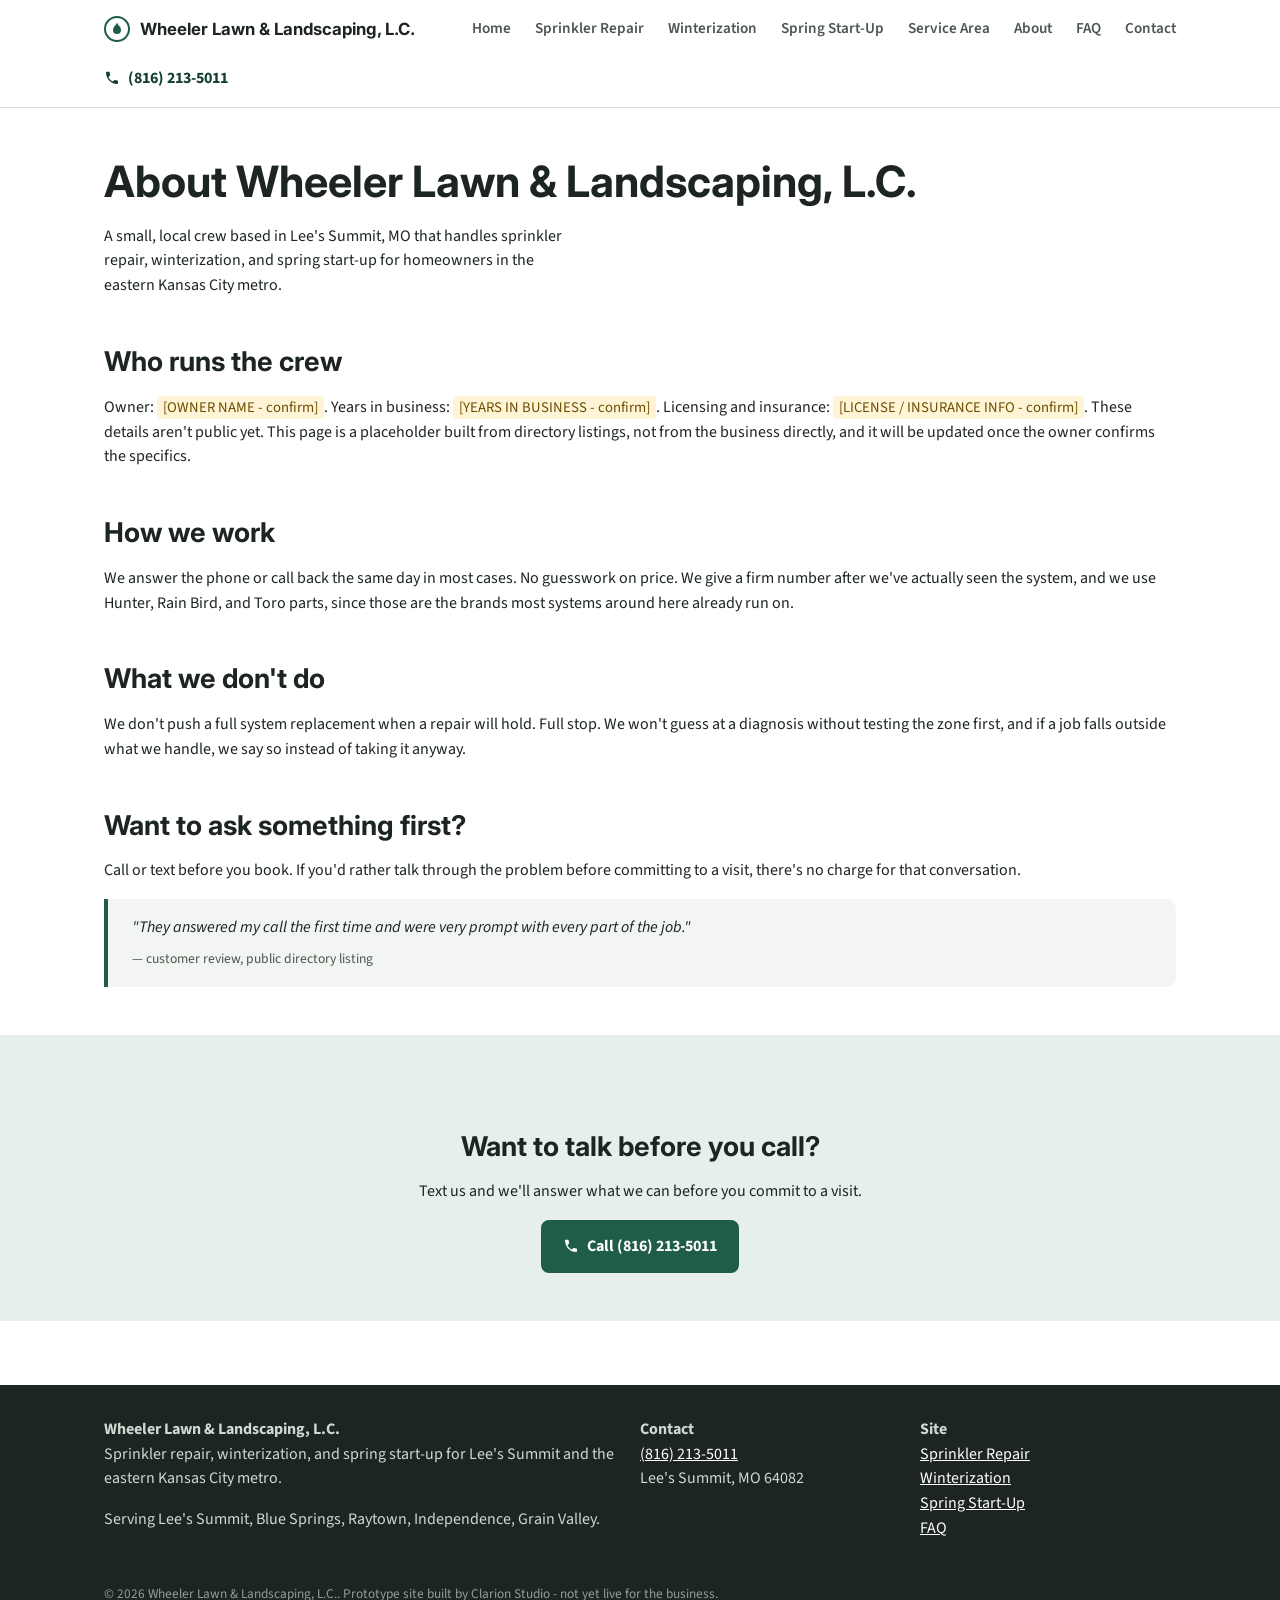
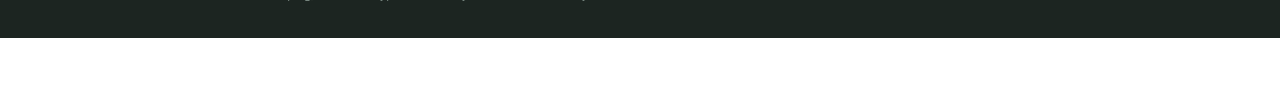
==== about.html @ 4f38b7ba "Add files via upload" ====
<!doctype html>
<html lang="en">
<head>
<meta charset="utf-8">
<title>About Wheeler Lawn & Landscaping, L.C. | Lee's Summit, MO</title>
<meta name="description" content="Wheeler Lawn & Landscaping is a local sprinkler repair and irrigation crew based in Lee's Summit, MO, serving the eastern Kansas City metro.">
<meta name="viewport" content="width=device-width, initial-scale=1">
<link rel="canonical" href="https://proto-wheeler-lawn-landscaping.pages.dev/about.html">
  <meta name="robots" content="noindex">
<link rel="preconnect" href="https://fonts.googleapis.com">
<link rel="preconnect" href="https://fonts.gstatic.com" crossorigin>
<link href="https://fonts.googleapis.com/css2?family=Inter:wght@600;700;800&amp;family=Source+Sans+3:wght@400;600&amp;display=swap" rel="stylesheet">
<link rel="stylesheet" href="/styles.css">
<script type="application/ld+json">
{
  "@context": "https://schema.org",
  "@graph": [
    {
      "@type": "HomeAndConstructionBusiness",
      "@id": "https://proto-wheeler-lawn-landscaping.pages.dev/#business",
      "name": "Wheeler Lawn & Landscaping, L.C.",
      "telephone": "+18162135011",
      "url": "https://proto-wheeler-lawn-landscaping.pages.dev/",
      "priceRange": "$$",
      "address": {
        "@type": "PostalAddress",
        "addressLocality": "Lee's Summit",
        "addressRegion": "MO",
        "postalCode": "64082",
        "addressCountry": "US"
      },
      "areaServed": [
        {
          "@type": "City",
          "name": "Lee's Summit"
        },
        {
          "@type": "City",
          "name": "Blue Springs"
        },
        {
          "@type": "City",
          "name": "Raytown"
        },
        {
          "@type": "City",
          "name": "Independence"
        },
        {
          "@type": "City",
          "name": "Grain Valley"
        }
      ]
    }
  ]
}
</script>
</head>
<body>
<header class="site-header">
  <div class="wrap">
    <a class="brand" href="/index.html"><svg width="26" height="26" viewBox="0 0 26 26" fill="none" xmlns="http://www.w3.org/2000/svg" aria-hidden="true">
<circle cx="13" cy="13" r="12" stroke="#1f5c4a" stroke-width="2"/>
<path d="M13 6c0 3-4 4-4 8a4 4 0 0 0 8 0c0-4-4-5-4-8z" fill="#1f5c4a"/>
</svg><span>Wheeler Lawn &amp; Landscaping, L.C.</span></a>
    <nav class="primary" aria-label="Primary">
      <a href="/">Home</a>
      <a href="/services/sprinkler-repair.html">Sprinkler Repair</a>
      <a href="/services/winterization.html">Winterization</a>
      <a href="/services/spring-startup.html">Spring Start-Up</a>
      <a href="/service-area.html">Service Area</a>
      <a href="/about.html" aria-current="page">About</a>
      <a href="/faq.html">FAQ</a>
      <a href="/contact.html">Contact</a>
    </nav>
    <a class="header-phone" href="tel:+18162135011"><svg width="16" height="16" viewBox="0 0 24 24" fill="none" aria-hidden="true"><path d="M6.6 10.8c1.4 2.8 3.8 5.2 6.6 6.6l2.2-2.2c.3-.3.7-.4 1-.2 1.1.4 2.3.6 3.6.6.6 0 1 .4 1 1V20c0 .6-.4 1-1 1C10.9 21 3 13.1 3 3.6c0-.6.4-1 1-1H7.6c.6 0 1 .4 1 1 0 1.3.2 2.5.6 3.6.1.4 0 .8-.2 1L6.6 10.8z" fill="currentColor"/></svg>(816) 213-5011</a>
  </div>
</header>
<main>

<section class="section-pad">
  <div class="wrap">
    <h1>About Wheeler Lawn &amp; Landscaping, L.C.</h1>
    <p class="lede" style="max-width:60ch">A small, local crew based in Lee's Summit, MO that handles sprinkler repair, winterization, and spring start-up for homeowners in the eastern Kansas City metro.</p>

    <h2>Who runs the crew</h2>
    <p>Owner: <span class="tbd">[OWNER NAME - confirm]</span>. Years in business: <span class="tbd">[YEARS IN BUSINESS - confirm]</span>. Licensing and insurance: <span class="tbd">[LICENSE / INSURANCE INFO - confirm]</span>. These details aren't public yet. This page is a placeholder built from directory listings, not from the business directly, and it will be updated once the owner confirms the specifics.</p>

    <h2>How we work</h2>
    <p>We answer the phone or call back the same day in most cases. No guesswork on price. We give a firm number after we've actually seen the system, and we use Hunter, Rain Bird, and Toro parts, since those are the brands most systems around here already run on.</p>

    <h2>What we don't do</h2>
    <p>We don't push a full system replacement when a repair will hold. Full stop. We won't guess at a diagnosis without testing the zone first, and if a job falls outside what we handle, we say so instead of taking it anyway.</p>

    <h2>Want to ask something first?</h2>
    <p>Call or text before you book. If you'd rather talk through the problem before committing to a visit, there's no charge for that conversation.</p>

    <div class="review">
      <p>"They answered my call the first time and were very prompt with every part of the job."</p>
      <cite>&mdash; customer review, public directory listing</cite>
    </div>
  </div>
</section>
<section class="section-pad" style="background:var(--accent-soft)">
  <div class="wrap" style="text-align:center">
    <h2>Want to talk before you call?</h2>
    <p>Text us and we'll answer what we can before you commit to a visit.</p>
    <a class="btn btn-primary" href="tel:+18162135011"><svg width="16" height="16" viewBox="0 0 24 24" fill="none" aria-hidden="true"><path d="M6.6 10.8c1.4 2.8 3.8 5.2 6.6 6.6l2.2-2.2c.3-.3.7-.4 1-.2 1.1.4 2.3.6 3.6.6.6 0 1 .4 1 1V20c0 .6-.4 1-1 1C10.9 21 3 13.1 3 3.6c0-.6.4-1 1-1H7.6c.6 0 1 .4 1 1 0 1.3.2 2.5.6 3.6.1.4 0 .8-.2 1L6.6 10.8z" fill="currentColor"/></svg>Call (816) 213-5011</a>
  </div>
</section>

</main>
<footer class="site-footer">
  <div class="wrap">
    <div class="foot-grid">
      <div>
        <strong>Wheeler Lawn &amp; Landscaping, L.C.</strong>
        <p>Sprinkler repair, winterization, and spring start-up for Lee's Summit and the eastern Kansas City metro.</p>
        <p>Serving Lee's Summit, Blue Springs, Raytown, Independence, Grain Valley.</p>
      </div>
      <div>
        <strong>Contact</strong>
        <p><a href="tel:+18162135011">(816) 213-5011</a><br>Lee's Summit, MO 64082</p>
      </div>
      <div>
        <strong>Site</strong>
        <p><a href="/services/sprinkler-repair.html">Sprinkler Repair</a><br>
        <a href="/services/winterization.html">Winterization</a><br>
        <a href="/services/spring-startup.html">Spring Start-Up</a><br>
        <a href="/faq.html">FAQ</a></p>
      </div>
    </div>
    <small>&copy; 2026 Wheeler Lawn &amp; Landscaping, L.C.. Prototype site built by Clarion Studio - not yet live for the business.</small>
  </div>
</footer>
<div class="call-bar">
  <div class="wrap">
    <a class="call" href="tel:+18162135011"><svg width="16" height="16" viewBox="0 0 24 24" fill="none" aria-hidden="true"><path d="M6.6 10.8c1.4 2.8 3.8 5.2 6.6 6.6l2.2-2.2c.3-.3.7-.4 1-.2 1.1.4 2.3.6 3.6.6.6 0 1 .4 1 1V20c0 .6-.4 1-1 1C10.9 21 3 13.1 3 3.6c0-.6.4-1 1-1H7.6c.6 0 1 .4 1 1 0 1.3.2 2.5.6 3.6.1.4 0 .8-.2 1L6.6 10.8z" fill="currentColor"/></svg>Call (816) 213-5011</a>
    <a class="text" href="tel:+18162135011"><svg width="16" height="16" viewBox="0 0 24 24" fill="none" aria-hidden="true"><path d="M4 4h16v12H7l-3 3V4z" fill="currentColor"/></svg>Text Us</a>
  </div>
</div>
</body>
</html>
---- styles.css ----
/* Wheeler Lawn & Landscaping — prototype site styles */
:root{
  --ink:#1c2521;
  --ink-soft:#4b5750;
  --paper:#ffffff;
  --paper-soft:#f2f5f1;
  --line:#dbe2dc;
  --accent:#1f5c4a;
  --accent-dark:#153f34;
  --accent-soft:#e6efe9;
  --sky:#2c6e8f;
  --radius:10px;
  --max:1120px;
  --sp-1:8px;
  --sp-2:16px;
  --sp-3:24px;
  --sp-4:32px;
  --sp-5:48px;
  --sp-6:64px;
}
*{box-sizing:border-box}
html{-webkit-text-size-adjust:100%}
body{
  margin:0;
  font-family:"Source Sans 3", Arial, Helvetica, sans-serif;
  color:var(--ink);
  background:var(--paper);
  line-height:1.55;
  padding-bottom:64px; /* room for sticky call bar on mobile */
}
h1,h2,h3{
  font-family:"Inter", Arial, Helvetica, sans-serif;
  font-weight:700;
  line-height:1.2;
  color:var(--ink);
  margin:0 0 var(--sp-2);
}
h1{font-size:clamp(1.9rem,4.5vw,2.7rem)}
h2{font-size:clamp(1.35rem,3vw,1.7rem);margin-top:var(--sp-5)}
h3{font-size:1.15rem;margin-top:var(--sp-3)}
p{margin:0 0 var(--sp-2)}
a{color:var(--accent)}
a:hover{color:var(--accent-dark)}
.wrap{max-width:var(--max);margin:0 auto;padding:0 var(--sp-3)}
img{max-width:100%;display:block}

/* header */
.site-header{border-bottom:1px solid var(--line);background:var(--paper)}
.site-header .wrap{display:flex;align-items:center;justify-content:space-between;padding-top:var(--sp-2);padding-bottom:var(--sp-2);gap:var(--sp-3);flex-wrap:wrap}
.brand{display:flex;align-items:center;gap:10px;font-family:"Inter",sans-serif;font-weight:700;font-size:1.05rem;color:var(--ink);text-decoration:none}
.brand svg{flex:none}
nav.primary{display:flex;gap:var(--sp-3);flex-wrap:wrap;font-size:.95rem}
nav.primary a{color:var(--ink-soft);text-decoration:none;font-weight:600}
nav.primary a:hover{color:var(--accent)}
.header-phone{display:flex;align-items:center;gap:8px;font-weight:700;color:var(--accent-dark);text-decoration:none;white-space:nowrap}
.header-phone svg{flex:none}

/* hero */
.hero{background:var(--accent-soft);border-bottom:1px solid var(--line)}
.hero .wrap{padding-top:var(--sp-6);padding-bottom:var(--sp-6);display:grid;grid-template-columns:1.1fr .9fr;gap:var(--sp-5);align-items:center}
.hero .eyebrow{display:inline-block;font-size:.82rem;font-weight:700;letter-spacing:.04em;text-transform:uppercase;color:var(--accent-dark);background:#fff;border:1px solid var(--accent);border-radius:999px;padding:4px 12px;margin-bottom:var(--sp-2)}
.hero .lede{font-size:1.1rem;color:var(--ink-soft);max-width:46ch}
.hero-cta{display:flex;gap:var(--sp-2);flex-wrap:wrap;margin-top:var(--sp-3)}
.hero-art{display:flex;align-items:center;justify-content:center}
.proof-line{margin-top:var(--sp-3);font-size:.95rem;color:var(--ink-soft);display:flex;align-items:center;gap:8px}

/* buttons */
.btn{display:inline-flex;align-items:center;gap:8px;font-weight:700;text-decoration:none;padding:12px 20px;border-radius:8px;font-size:1rem;border:2px solid var(--accent)}
.btn-primary{background:var(--accent);color:#fff}
.btn-primary:hover{background:var(--accent-dark);border-color:var(--accent-dark);color:#fff}
.btn-secondary{background:transparent;color:var(--accent-dark)}
.btn-secondary:hover{background:#fff}

/* sections */
section{padding:var(--sp-2) 0}
.section-pad{padding:var(--sp-5) 0}
.grid-3{display:grid;grid-template-columns:repeat(3,1fr);gap:var(--sp-3)}
.grid-2{display:grid;grid-template-columns:1fr 1fr;gap:var(--sp-3)}
.card{background:var(--paper-soft);border:1px solid var(--line);border-radius:var(--radius);padding:var(--sp-3)}
.card h3{margin-top:0}
.facts{display:grid;grid-template-columns:repeat(4,1fr);gap:var(--sp-2);text-align:center}
.facts .fact strong{display:block;font-family:"Inter",sans-serif;font-size:1.5rem;color:var(--accent-dark)}
.facts .fact span{font-size:.85rem;color:var(--ink-soft)}

/* qa blocks */
.qa{border-top:1px solid var(--line);padding:var(--sp-3) 0}
.qa:first-of-type{border-top:none}
.qa h2,.qa h3{margin-top:0}
.qa .answer{color:var(--ink-soft)}

/* review */
.review{border-left:4px solid var(--accent);padding:var(--sp-2) var(--sp-3);background:var(--paper-soft);border-radius:0 var(--radius) var(--radius) 0}
.review p{font-style:italic;margin-bottom:6px}
.review cite{font-style:normal;font-size:.85rem;color:var(--ink-soft)}

/* tables */
table{width:100%;border-collapse:collapse;margin:var(--sp-2) 0}
th,td{text-align:left;padding:10px 12px;border-bottom:1px solid var(--line)}
th{font-family:"Inter",sans-serif;font-size:.85rem;text-transform:uppercase;letter-spacing:.03em;color:var(--ink-soft)}

/* service area list */
.area-list{display:grid;grid-template-columns:repeat(3,1fr);gap:8px 24px;list-style:none;margin:var(--sp-2) 0;padding:0}
.area-list li{padding:8px 0;border-bottom:1px dashed var(--line)}

/* placeholders */
.tbd{background:#fff4d6;color:#6b4e00;padding:1px 6px;border-radius:4px;font-size:.92em}

/* footer */
footer.site-footer{background:var(--ink);color:#cfd8d1;margin-top:var(--sp-6)}
footer.site-footer .wrap{padding:var(--sp-4) var(--sp-3)}
footer.site-footer a{color:#fff}
footer.site-footer .foot-grid{display:grid;grid-template-columns:2fr 1fr 1fr;gap:var(--sp-3);margin-bottom:var(--sp-3)}
footer.site-footer small{color:#8fa098}

/* sticky mobile call bar */
.call-bar{position:fixed;left:0;right:0;bottom:0;display:none;background:var(--accent-dark);color:#fff;z-index:50;box-shadow:0 -2px 10px rgba(0,0,0,.15)}
.call-bar .wrap{display:flex;padding:0;max-width:none}
.call-bar a{flex:1;text-align:center;padding:14px 10px;color:#fff;text-decoration:none;font-weight:700;font-size:.95rem;display:flex;align-items:center;justify-content:center;gap:8px}
.call-bar a.call{background:var(--accent)}
.call-bar a.text{background:var(--accent-dark);border-left:1px solid rgba(255,255,255,.2)}

@media (max-width:860px){
  .hero .wrap{grid-template-columns:1fr}
  .hero-art{order:-1;max-width:220px;margin:0 auto}
  .grid-3{grid-template-columns:1fr}
  .grid-2{grid-template-columns:1fr}
  .facts{grid-template-columns:repeat(2,1fr)}
  .area-list{grid-template-columns:repeat(2,1fr)}
  footer.site-footer .foot-grid{grid-template-columns:1fr}
  .call-bar{display:block}
  body{padding-bottom:56px}
}
@media (max-width:480px){
  .area-list{grid-template-columns:1fr}
}
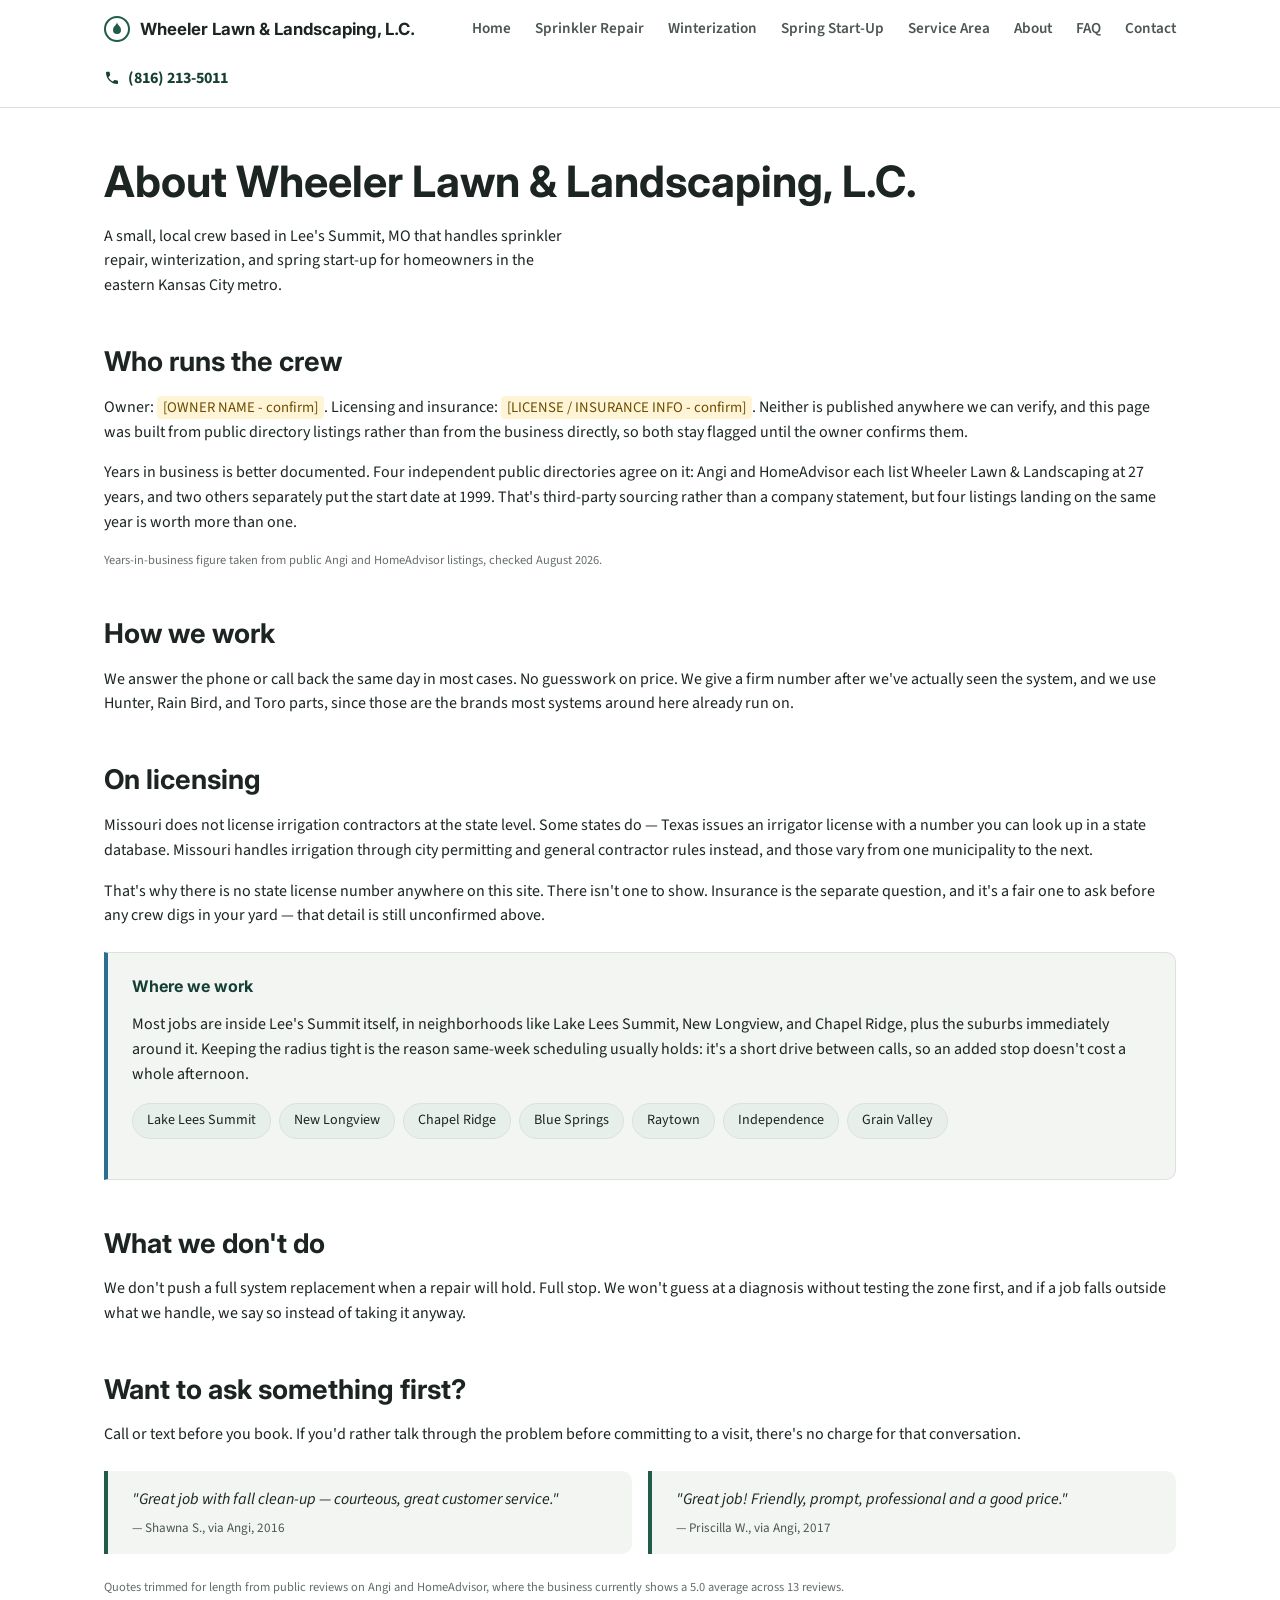
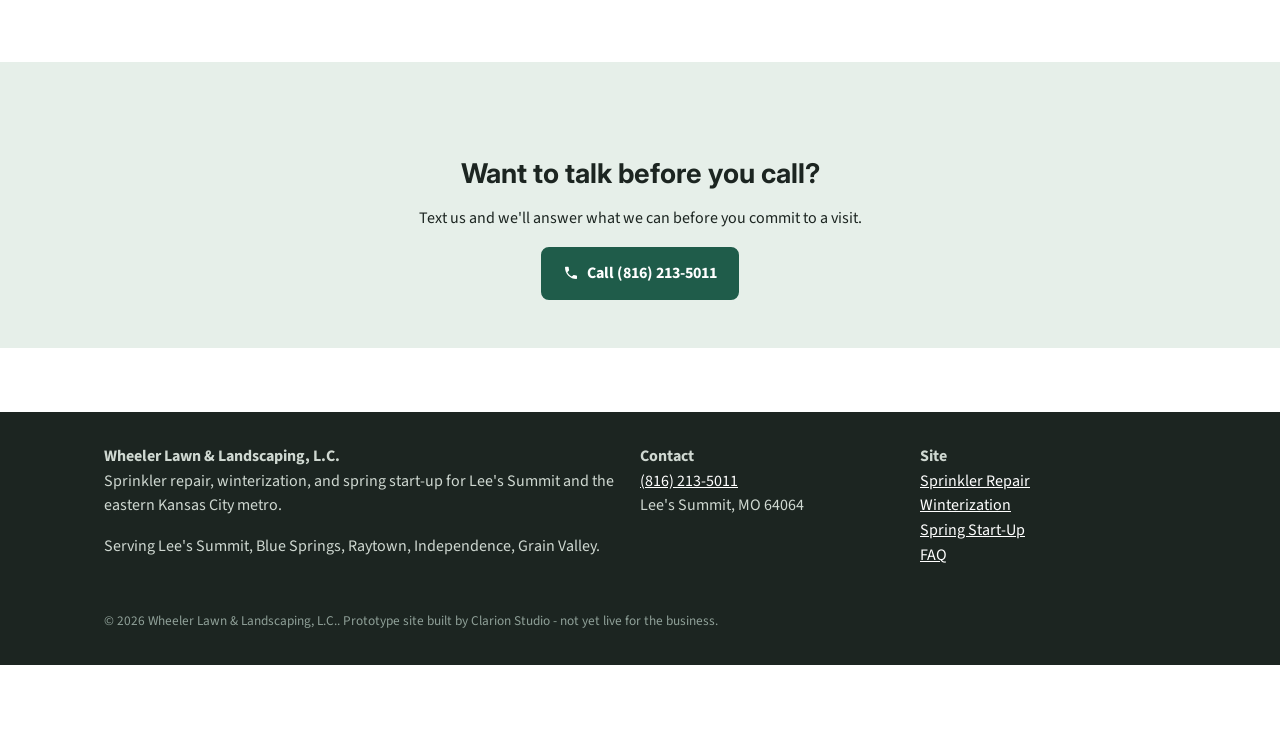
==== commit 0bdb892d: "Add files via upload" ====
--- a/about.html
+++ b/about.html
@@ -5,7 +5,7 @@
 <title>About Wheeler Lawn & Landscaping, L.C. | Lee's Summit, MO</title>
 <meta name="description" content="Wheeler Lawn & Landscaping is a local sprinkler repair and irrigation crew based in Lee's Summit, MO, serving the eastern Kansas City metro.">
 <meta name="viewport" content="width=device-width, initial-scale=1">
-<link rel="canonical" href="https://proto-wheeler-lawn-landscaping.pages.dev/about.html">
+<link rel="canonical" href="https://wheeler-lawn-landscaping.pages.dev/about.html">
   <meta name="robots" content="noindex">
 <link rel="preconnect" href="https://fonts.googleapis.com">
 <link rel="preconnect" href="https://fonts.gstatic.com" crossorigin>
@@ -17,16 +17,16 @@
   "@graph": [
     {
       "@type": "HomeAndConstructionBusiness",
-      "@id": "https://proto-wheeler-lawn-landscaping.pages.dev/#business",
+      "@id": "https://wheeler-lawn-landscaping.pages.dev/#business",
       "name": "Wheeler Lawn & Landscaping, L.C.",
       "telephone": "+18162135011",
-      "url": "https://proto-wheeler-lawn-landscaping.pages.dev/",
+      "url": "https://wheeler-lawn-landscaping.pages.dev/",
       "priceRange": "$$",
       "address": {
         "@type": "PostalAddress",
         "addressLocality": "Lee's Summit",
         "addressRegion": "MO",
-        "postalCode": "64082",
+        "postalCode": "64064",
         "addressCountry": "US"
       },
       "areaServed": [
@@ -84,10 +84,30 @@
     <p class="lede" style="max-width:60ch">A small, local crew based in Lee's Summit, MO that handles sprinkler repair, winterization, and spring start-up for homeowners in the eastern Kansas City metro.</p>
 
     <h2>Who runs the crew</h2>
-    <p>Owner: <span class="tbd">[OWNER NAME - confirm]</span>. Years in business: <span class="tbd">[YEARS IN BUSINESS - confirm]</span>. Licensing and insurance: <span class="tbd">[LICENSE / INSURANCE INFO - confirm]</span>. These details aren't public yet. This page is a placeholder built from directory listings, not from the business directly, and it will be updated once the owner confirms the specifics.</p>
+    <p>Owner: <span class="tbd">[OWNER NAME - confirm]</span>. Licensing and insurance: <span class="tbd">[LICENSE / INSURANCE INFO - confirm]</span>. Neither is published anywhere we can verify, and this page was built from public directory listings rather than from the business directly, so both stay flagged until the owner confirms them.</p>
+    <p>Years in business is better documented. Four independent public directories agree on it: Angi and HomeAdvisor each list Wheeler Lawn &amp; Landscaping at 27 years, and two others separately put the start date at 1999. That's third-party sourcing rather than a company statement, but four listings landing on the same year is worth more than one.</p>
+    <p class="source-note">Years-in-business figure taken from public Angi and HomeAdvisor listings, checked August 2026.</p>
 
     <h2>How we work</h2>
     <p>We answer the phone or call back the same day in most cases. No guesswork on price. We give a firm number after we've actually seen the system, and we use Hunter, Rain Bird, and Toro parts, since those are the brands most systems around here already run on.</p>
+
+    <h2>On licensing</h2>
+    <p>Missouri does not license irrigation contractors at the state level. Some states do &mdash; Texas issues an irrigator license with a number you can look up in a state database. Missouri handles irrigation through city permitting and general contractor rules instead, and those vary from one municipality to the next.</p>
+    <p>That's why there is no state license number anywhere on this site. There isn't one to show. Insurance is the separate question, and it's a fair one to ask before any crew digs in your yard &mdash; that detail is still unconfirmed above.</p>
+
+    <div class="local-detail">
+      <h3>Where we work</h3>
+      <p>Most jobs are inside Lee's Summit itself, in neighborhoods like Lake Lees Summit, New Longview, and Chapel Ridge, plus the suburbs immediately around it. Keeping the radius tight is the reason same-week scheduling usually holds: it's a short drive between calls, so an added stop doesn't cost a whole afternoon.</p>
+      <div class="chip-list">
+        <span class="chip">Lake Lees Summit</span>
+        <span class="chip">New Longview</span>
+        <span class="chip">Chapel Ridge</span>
+        <span class="chip">Blue Springs</span>
+        <span class="chip">Raytown</span>
+        <span class="chip">Independence</span>
+        <span class="chip">Grain Valley</span>
+      </div>
+    </div>
 
     <h2>What we don't do</h2>
     <p>We don't push a full system replacement when a repair will hold. Full stop. We won't guess at a diagnosis without testing the zone first, and if a job falls outside what we handle, we say so instead of taking it anyway.</p>
@@ -95,10 +115,17 @@
     <h2>Want to ask something first?</h2>
     <p>Call or text before you book. If you'd rather talk through the problem before committing to a visit, there's no charge for that conversation.</p>
 
-    <div class="review">
-      <p>"They answered my call the first time and were very prompt with every part of the job."</p>
-      <cite>&mdash; customer review, public directory listing</cite>
+    <div class="review-grid">
+      <div class="review-card">
+        <p>"Great job with fall clean-up &mdash; courteous, great customer service."</p>
+        <cite>&mdash; Shawna S., via Angi, 2016</cite>
+      </div>
+      <div class="review-card">
+        <p>"Great job! Friendly, prompt, professional and a good price."</p>
+        <cite>&mdash; Priscilla W., via Angi, 2017</cite>
+      </div>
     </div>
+    <p class="source-note">Quotes trimmed for length from public reviews on Angi and HomeAdvisor, where the business currently shows a 5.0 average across 13 reviews.</p>
   </div>
 </section>
 <section class="section-pad" style="background:var(--accent-soft)">
@@ -120,7 +147,7 @@
       </div>
       <div>
         <strong>Contact</strong>
-        <p><a href="tel:+18162135011">(816) 213-5011</a><br>Lee's Summit, MO 64082</p>
+        <p><a href="tel:+18162135011">(816) 213-5011</a><br>Lee's Summit, MO 64064</p>
       </div>
       <div>
         <strong>Site</strong>
--- a/styles.css
+++ b/styles.css
@@ -133,3 +133,43 @@
 @media (max-width:480px){
   .area-list{grid-template-columns:1fr}
 }
+
+/* trust bar — concrete stat chips */
+.trust-bar{display:grid;grid-template-columns:repeat(4,1fr);gap:var(--sp-2);margin:var(--sp-3) 0}
+.trust-chip{background:var(--paper);border:1px solid var(--line);border-radius:var(--radius);padding:var(--sp-2);text-align:center}
+.trust-chip strong{display:block;font-family:"Inter",sans-serif;font-size:1.05rem;color:var(--accent-dark);margin-bottom:2px}
+.trust-chip span{font-size:.8rem;color:var(--ink-soft)}
+.trust-chip small{display:block;font-size:.72rem;color:var(--ink-soft);opacity:.8;margin-top:2px}
+
+/* review grid — real attributed testimonials */
+.review-grid{display:grid;grid-template-columns:repeat(2,1fr);gap:var(--sp-2);margin:var(--sp-3) 0}
+.review-card{border-left:4px solid var(--accent);padding:var(--sp-2) var(--sp-3);background:var(--paper-soft);border-radius:0 var(--radius) var(--radius) 0}
+.review-card p{font-style:italic;margin-bottom:6px}
+.review-card cite{font-style:normal;font-size:.82rem;color:var(--ink-soft);display:block}
+
+/* local-detail callout */
+.local-detail{background:var(--paper-soft);border:1px solid var(--line);border-left:4px solid var(--sky);border-radius:0 var(--radius) var(--radius) 0;padding:var(--sp-3);margin:var(--sp-3) 0}
+.local-detail h3{margin-top:0;font-size:1rem;color:var(--accent-dark)}
+.local-detail p:last-child{margin-bottom:0}
+
+/* native <details> accordion — deploy-safe, zero JS, content present without it */
+.faq-accordion{border-top:1px solid var(--line);margin:var(--sp-3) 0}
+details.faq-item{border-bottom:1px solid var(--line)}
+details.faq-item summary{cursor:pointer;list-style:none;padding:var(--sp-2) 0;font-family:"Inter",sans-serif;font-weight:700;font-size:1rem;display:flex;justify-content:space-between;align-items:center;gap:var(--sp-2)}
+details.faq-item summary::-webkit-details-marker{display:none}
+details.faq-item summary::after{content:"+";font-size:1.4rem;font-weight:400;color:var(--accent);flex:none;transition:transform .15s ease}
+details.faq-item[open] summary::after{transform:rotate(45deg)}
+details.faq-item .answer{color:var(--ink-soft);padding-bottom:var(--sp-2);margin:0}
+details.faq-item summary:hover{color:var(--accent-dark)}
+
+/* neighborhood chip list */
+.chip-list{display:flex;flex-wrap:wrap;gap:8px;margin:var(--sp-2) 0}
+.chip-list .chip{background:var(--accent-soft);border:1px solid var(--line);border-radius:999px;padding:6px 14px;font-size:.88rem;color:var(--ink)}
+
+/* source note — honest attribution for directory-sourced facts */
+.source-note{font-size:.78rem;color:var(--ink-soft);opacity:.85}
+
+@media (max-width:860px){
+  .trust-bar{grid-template-columns:repeat(2,1fr)}
+  .review-grid{grid-template-columns:1fr}
+}
